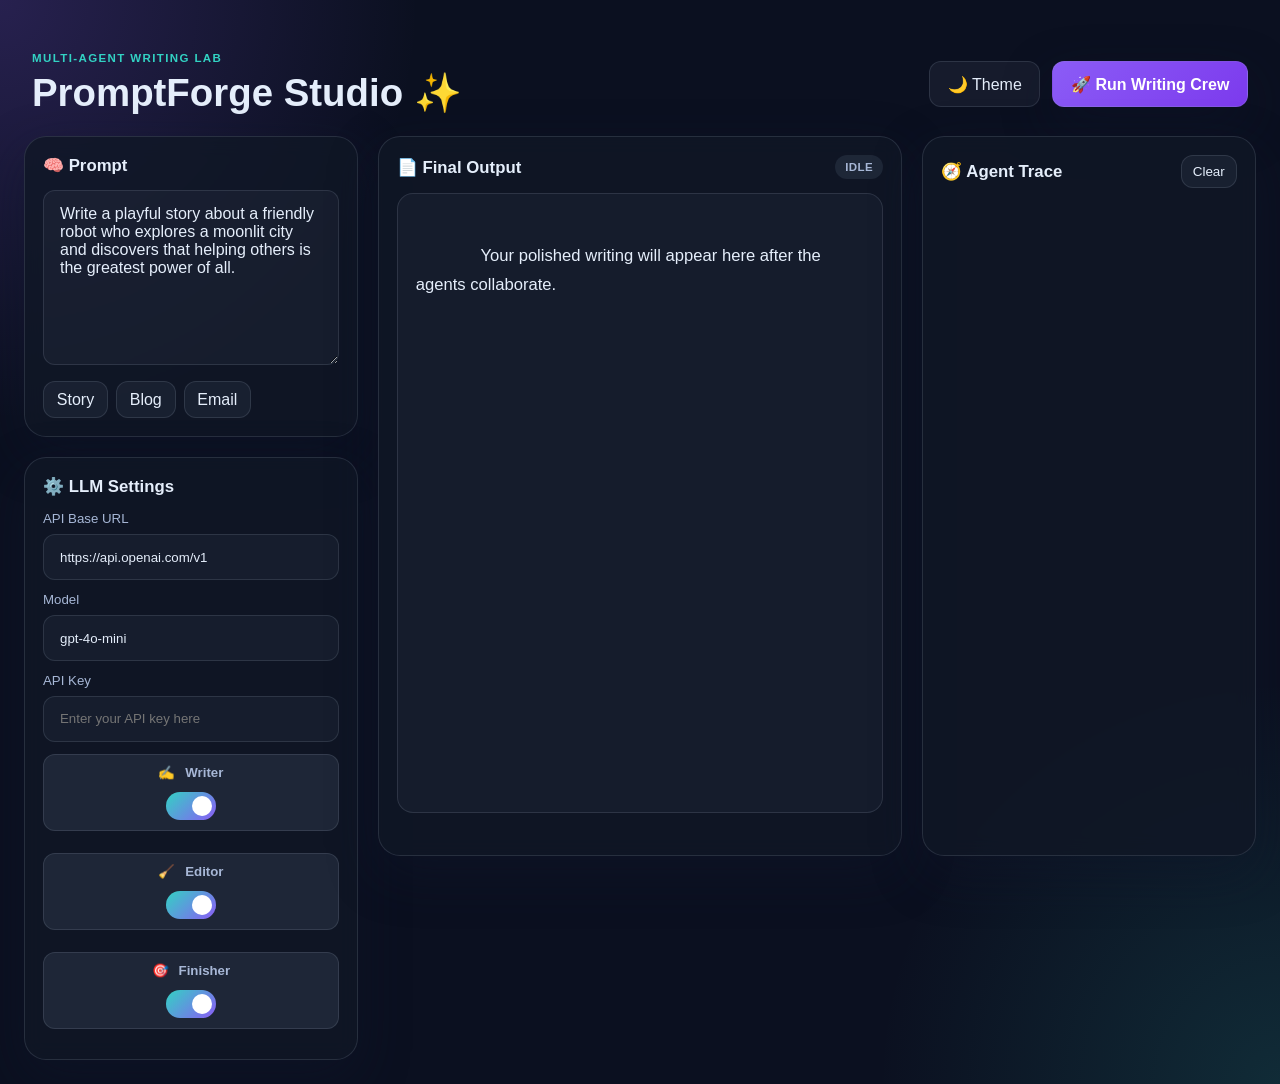
==== index.html @ 171ddfae "Build PromptForge Studio multi-agent writing app" ====
<!DOCTYPE html>
<html lang="en">
  <head>
    <meta charset="UTF-8" />
    <meta name="viewport" content="width=device-width, initial-scale=1.0" />
    <title>PromptForge Studio</title>
    <meta name="description" content="A multi-agent writing studio with live LLM orchestration and trace visualization." />
    <link rel="stylesheet" href="styles.css" />
  </head>
  <body>
    <div class="app-shell">
      <header class="topbar">
        <div>
          <p class="eyebrow">Multi-Agent Writing Lab</p>
          <h1>PromptForge Studio ✨</h1>
        </div>
        <div class="topbar-actions">
          <button id="themeToggle" class="ghost-button" type="button" aria-label="Toggle light dark theme">
            🌙 Theme
          </button>
          <button id="runAgents" class="primary-button" type="button">
            🚀 Run Writing Crew
          </button>
        </div>
      </header>

      <main class="dashboard">
        <aside class="panel left-panel">
          <section class="card">
            <div class="section-heading">
              <h2>🧠 Prompt</h2>
            </div>
            <textarea id="promptInput" rows="8" placeholder="Write a magical bedtime story about a robot who learns kindness..."></textarea>
            <div class="preset-row">
              <button class="chip-button" data-preset="story" type="button">Story</button>
              <button class="chip-button" data-preset="blog" type="button">Blog</button>
              <button class="chip-button" data-preset="email" type="button">Email</button>
            </div>
          </section>

          <section class="card settings-card">
            <div class="section-heading">
              <h2>⚙️ LLM Settings</h2>
            </div>
            <label>
              API Base URL
              <input id="apiBaseInput" type="text" value="https://api.openai.com/v1" />
            </label>
            <label>
              Model
              <input id="modelInput" type="text" value="gpt-4o-mini" />
            </label>
            <label>
              API Key
              <input id="apiKeyInput" type="password" placeholder="Enter your API key here" />
            </label>
            <div class="toggle-stack" id="agentToggles"></div>
          </section>
        </aside>

        <section class="panel center-panel">
          <div class="card result-card">
            <div class="section-heading">
              <h2>📄 Final Output</h2>
              <span id="statusBadge" class="status-badge idle">Idle</span>
            </div>
            <div id="finalOutput" class="final-output">
              Your polished writing will appear here after the agents collaborate.
            </div>
          </div>
        </section>

        <aside class="panel right-panel">
          <div class="card trace-card">
            <div class="section-heading">
              <h2>🧭 Agent Trace</h2>
              <button id="clearTrace" class="ghost-button small" type="button">Clear</button>
            </div>
            <div id="traceList" class="trace-list" aria-live="polite"></div>
          </div>
        </aside>
      </main>
    </div>

    <template id="traceTemplate">
      <article class="trace-item">
        <div class="trace-header">
          <span class="trace-badge"></span>
          <h3 class="trace-name"></h3>
          <span class="trace-role"></span>
        </div>
        <p class="trace-instruction"></p>
        <div class="trace-result"></div>
      </article>
    </template>

    <script src="app.js"></script>
  </body>
</html>
---- styles.css ----
:root {
  --bg: #0b1020;
  --bg-strong: #101a2c;
  --panel: rgba(17, 24, 39, 0.82);
  --panel-alt: rgba(15, 23, 42, 0.95);
  --panel-soft: rgba(148, 163, 184, 0.12);
  --text: #e5eefb;
  --muted: #a7b7d6;
  --primary: #8b5cf6;
  --primary-strong: #7c3aed;
  --secondary: #32d2c3;
  --warning: #fbbf24;
  --danger: #f87171;
  --shadow: 0 18px 50px rgba(15, 23, 42, 0.45);
  --border: rgba(148, 163, 184, 0.18);
}

body.light-mode {
  --bg: #eef4ff;
  --bg-strong: #dfeafc;
  --panel: rgba(255, 255, 255, 0.92);
  --panel-alt: rgba(255, 255, 255, 0.98);
  --panel-soft: rgba(148, 163, 184, 0.12);
  --text: #1f2a3d;
  --muted: #495a77;
  --primary: #6d47f5;
  --primary-strong: #4f46e5;
  --secondary: #0ea5a4;
  --warning: #d97706;
  --danger: #dc2626;
  --shadow: 0 18px 50px rgba(120, 125, 140, 0.15);
  --border: rgba(148, 163, 184, 0.35);
}

* {
  box-sizing: border-box;
}

html, body {
  margin: 0;
  min-height: 100%;
  font-family: Inter, "Segoe UI", sans-serif;
  background: radial-gradient(circle at top left, rgba(139, 92, 246, 0.22), transparent 25%),
    radial-gradient(circle at bottom right, rgba(50, 210, 195, 0.14), transparent 24%),
    var(--bg);
  color: var(--text);
}

body {
  min-height: 100vh;
  padding: 24px;
}

button, input, textarea {
  font: inherit;
}

.app-shell {
  max-width: 1480px;
  margin: 0 auto;
}

.topbar {
  display: flex;
  align-items: center;
  justify-content: space-between;
  gap: 16px;
  padding: 28px 8px 20px;
}

.eyebrow {
  margin: 0 0 6px;
  letter-spacing: 0.12em;
  text-transform: uppercase;
  color: var(--secondary);
  font-size: 0.72rem;
  font-weight: 700;
}

h1 {
  margin: 0;
  font-size: clamp(2rem, 3vw, 3rem);
}

.topbar-actions {
  display: flex;
  gap: 12px;
  align-items: center;
}

.primary-button,
.ghost-button,
.chip-button {
  border: 1px solid var(--border);
  border-radius: 12px;
  padding: 0.8rem 1.1rem;
  transition: all 0.2s ease;
  cursor: pointer;
}

.primary-button {
  background: linear-gradient(135deg, var(--primary), var(--primary-strong));
  color: white;
  font-weight: 700;
  box-shadow: var(--shadow);
}

.primary-button:hover,
.ghost-button:hover,
.chip-button:hover {
  transform: translateY(-1px);
}

.ghost-button,
.chip-button {
  background: rgba(148, 163, 184, 0.08);
  color: var(--text);
}

.ghost-button.small {
  padding: 0.5rem 0.7rem;
  font-size: 0.84rem;
}

.dashboard {
  display: grid;
  grid-template-columns: minmax(280px, 1.05fr) minmax(420px, 1.65fr) minmax(280px, 1.05fr);
  gap: 20px;
  align-items: start;
}

.panel {
  display: flex;
  flex-direction: column;
  gap: 20px;
}

.card {
  background: var(--panel);
  border: 1px solid var(--border);
  border-radius: 22px;
  padding: 18px;
  box-shadow: var(--shadow);
  backdrop-filter: blur(10px);
}

.section-heading {
  display: flex;
  align-items: center;
  justify-content: space-between;
  gap: 8px;
  margin-bottom: 14px;
}

.section-heading h2 {
  margin: 0;
  font-size: 1.05rem;
}

textarea,
input {
  width: 100%;
  border: 1px solid var(--border);
  background: rgba(148, 163, 184, 0.06);
  color: var(--text);
  border-radius: 12px;
  padding: 0.9rem 1rem;
}

textarea {
  resize: vertical;
  min-height: 160px;
}

label {
  display: flex;
  flex-direction: column;
  gap: 8px;
  font-size: 0.83rem;
  color: var(--muted);
  margin-bottom: 12px;
}

.preset-row {
  display: flex;
  gap: 8px;
  flex-wrap: wrap;
  margin-top: 12px;
}

.chip-button {
  padding: 0.55rem 0.8rem;
}

.toggle-stack {
  margin-top: 8px;
  display: flex;
  flex-direction: column;
  gap: 10px;
}

.agent-toggle {
  display: flex;
  justify-content: space-between;
  align-items: center;
  gap: 12px;
  padding: 10px 12px;
  border: 1px solid var(--border);
  border-radius: 12px;
  background: var(--panel-soft);
}

.agent-toggle-info {
  display: flex;
  align-items: center;
  gap: 10px;
  font-weight: 600;
}

.switch {
  position: relative;
  display: inline-block;
  width: 50px;
  height: 28px;
}

.switch input {
  opacity: 0;
  width: 0;
  height: 0;
}

.slider {
  position: absolute;
  inset: 0;
  background: rgba(148, 163, 184, 0.35);
  border-radius: 999px;
  transition: 0.2s ease;
}

.slider::before {
  content: "";
  position: absolute;
  height: 20px;
  width: 20px;
  left: 4px;
  top: 4px;
  background: #fff;
  border-radius: 50%;
  transition: 0.25s ease;
}

.switch input:checked + .slider {
  background: linear-gradient(135deg, var(--secondary), var(--primary));
}

.switch input:checked + .slider::before {
  transform: translateX(22px);
}

.result-card {
  min-height: 720px;
  display: flex;
  flex-direction: column;
}

.status-badge {
  padding: 6px 10px;
  border-radius: 999px;
  font-size: 0.72rem;
  font-weight: 700;
  letter-spacing: 0.04em;
  text-transform: uppercase;
}

.status-badge.idle {
  background: rgba(148, 163, 184, 0.12);
  color: var(--muted);
}

.status-badge.running {
  background: rgba(251, 191, 36, 0.18);
  color: var(--warning);
}

.status-badge.done {
  background: rgba(50, 210, 195, 0.18);
  color: var(--secondary);
}

.status-badge.error {
  background: rgba(248, 113, 113, 0.12);
  color: var(--danger);
}

.final-output {
  white-space: pre-wrap;
  line-height: 1.75;
  font-size: 1.04rem;
  background: rgba(148, 163, 184, 0.05);
  border-radius: 16px;
  border: 1px solid var(--border);
  padding: 18px;
  min-height: 620px;
  overflow: auto;
}

.trace-card {
  min-height: 720px;
}

.trace-list {
  display: flex;
  flex-direction: column;
  gap: 12px;
  max-height: 660px;
  overflow: auto;
}

.trace-item {
  border: 1px solid var(--border);
  border-radius: 16px;
  padding: 12px 12px 10px;
  background: rgba(148, 163, 184, 0.05);
}

.trace-header {
  display: flex;
  align-items: center;
  gap: 8px;
  margin-bottom: 6px;
}

.trace-badge {
  width: 10px;
  height: 10px;
  background: linear-gradient(135deg, var(--secondary), var(--primary));
  border-radius: 50%;
  display: inline-block;
}

.trace-name {
  margin: 0;
  font-size: 0.95rem;
}

.trace-role {
  font-size: 0.72rem;
  color: var(--muted);
  margin-left: auto;
}

.trace-instruction {
  margin: 0 0 8px;
  color: var(--muted);
  font-size: 0.82rem;
  line-height: 1.5;
}

.trace-result {
  padding: 10px 12px;
  border-radius: 12px;
  background: rgba(15, 23, 42, 0.36);
  border: 1px solid rgba(148, 163, 184, 0.12);
  white-space: pre-wrap;
  line-height: 1.55;
  font-size: 0.83rem;
}

body.light-mode .trace-result {
  background: rgba(148, 163, 184, 0.08);
}

@media (max-width: 1024px) {
  .dashboard {
    grid-template-columns: 1fr;
  }

  .result-card,
  .trace-card {
    min-height: 0;
  }

  .final-output {
    min-height: 280px;
  }
}

@media (max-width: 640px) {
  body {
    padding: 14px;
  }

  .topbar {
    flex-direction: column;
    align-items: stretch;
  }

  .topbar-actions {
    justify-content: space-between;
  }

  .primary-button,
  .ghost-button {
    flex: 1;
  }
}
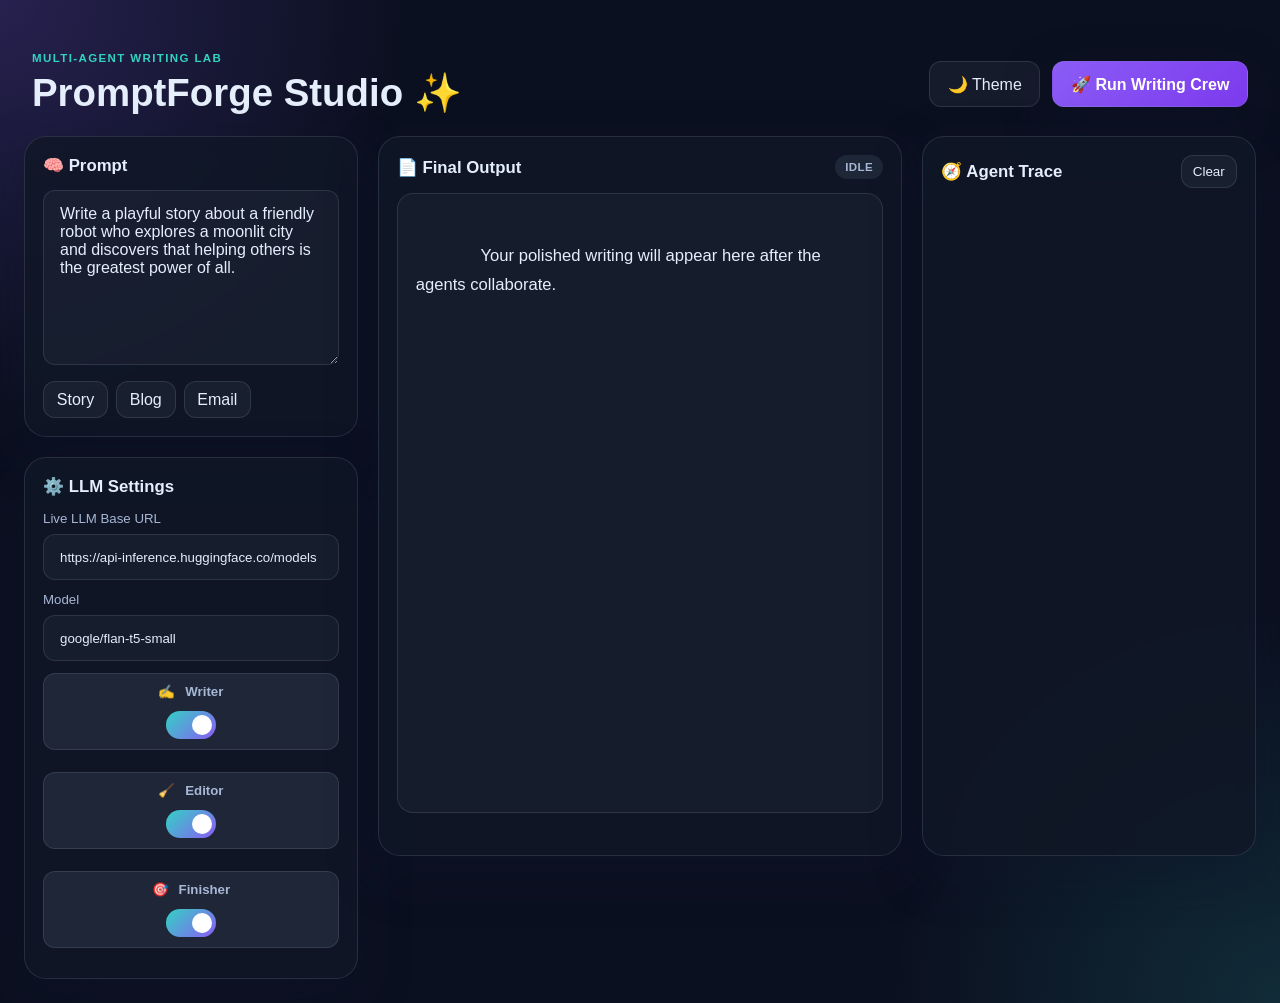
==== commit b7060a34: "Remove API key requirement and use live no-key LLM" ====
--- a/index.html
+++ b/index.html
@@ -43,16 +43,12 @@
               <h2>⚙️ LLM Settings</h2>
             </div>
             <label>
-              API Base URL
-              <input id="apiBaseInput" type="text" value="https://api.openai.com/v1" />
+              Live LLM Base URL
+              <input id="apiBaseInput" type="text" value="https://api-inference.huggingface.co/models" />
             </label>
             <label>
               Model
-              <input id="modelInput" type="text" value="gpt-4o-mini" />
-            </label>
-            <label>
-              API Key
-              <input id="apiKeyInput" type="password" placeholder="Enter your API key here" />
+              <input id="modelInput" type="text" value="google/flan-t5-small" />
             </label>
             <div class="toggle-stack" id="agentToggles"></div>
           </section>
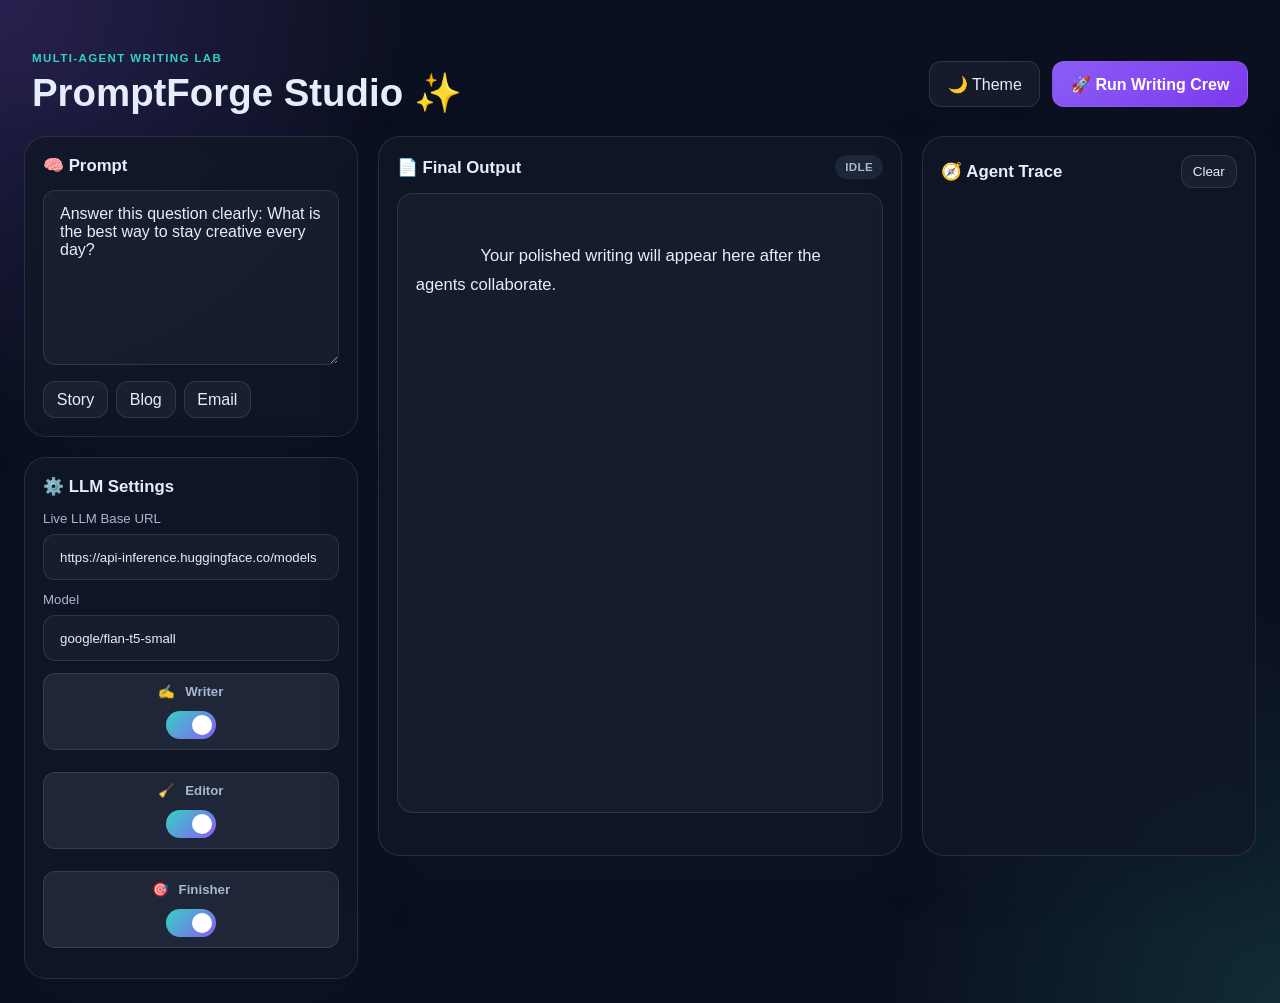
==== commit 64df0f58: "Add Enter-to-send and general QA live LLM behavior" ====
--- a/index.html
+++ b/index.html
@@ -30,7 +30,7 @@
             <div class="section-heading">
               <h2>🧠 Prompt</h2>
             </div>
-            <textarea id="promptInput" rows="8" placeholder="Write a magical bedtime story about a robot who learns kindness..."></textarea>
+            <textarea id="promptInput" rows="8" placeholder="Ask anything or write a prompt here... Press Enter to send, Shift + Enter for a new line."></textarea>
             <div class="preset-row">
               <button class="chip-button" data-preset="story" type="button">Story</button>
               <button class="chip-button" data-preset="blog" type="button">Blog</button>
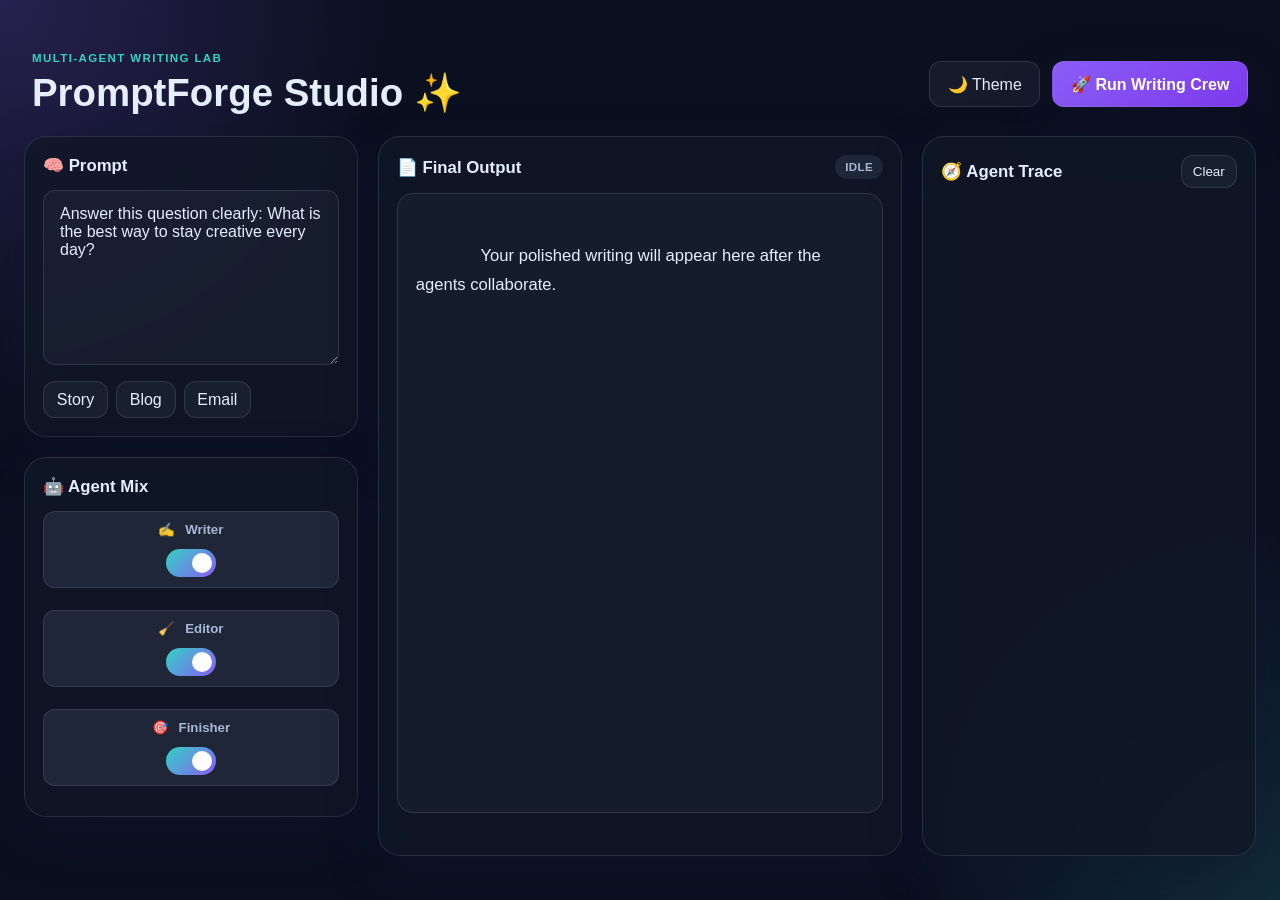
==== commit f88c534f: "Embed built-in live LLM and remove settings box" ====
--- a/index.html
+++ b/index.html
@@ -40,16 +40,8 @@
 
           <section class="card settings-card">
             <div class="section-heading">
-              <h2>⚙️ LLM Settings</h2>
+              <h2>🤖 Agent Mix</h2>
             </div>
-            <label>
-              Live LLM Base URL
-              <input id="apiBaseInput" type="text" value="https://api-inference.huggingface.co/models" />
-            </label>
-            <label>
-              Model
-              <input id="modelInput" type="text" value="google/flan-t5-small" />
-            </label>
             <div class="toggle-stack" id="agentToggles"></div>
           </section>
         </aside>
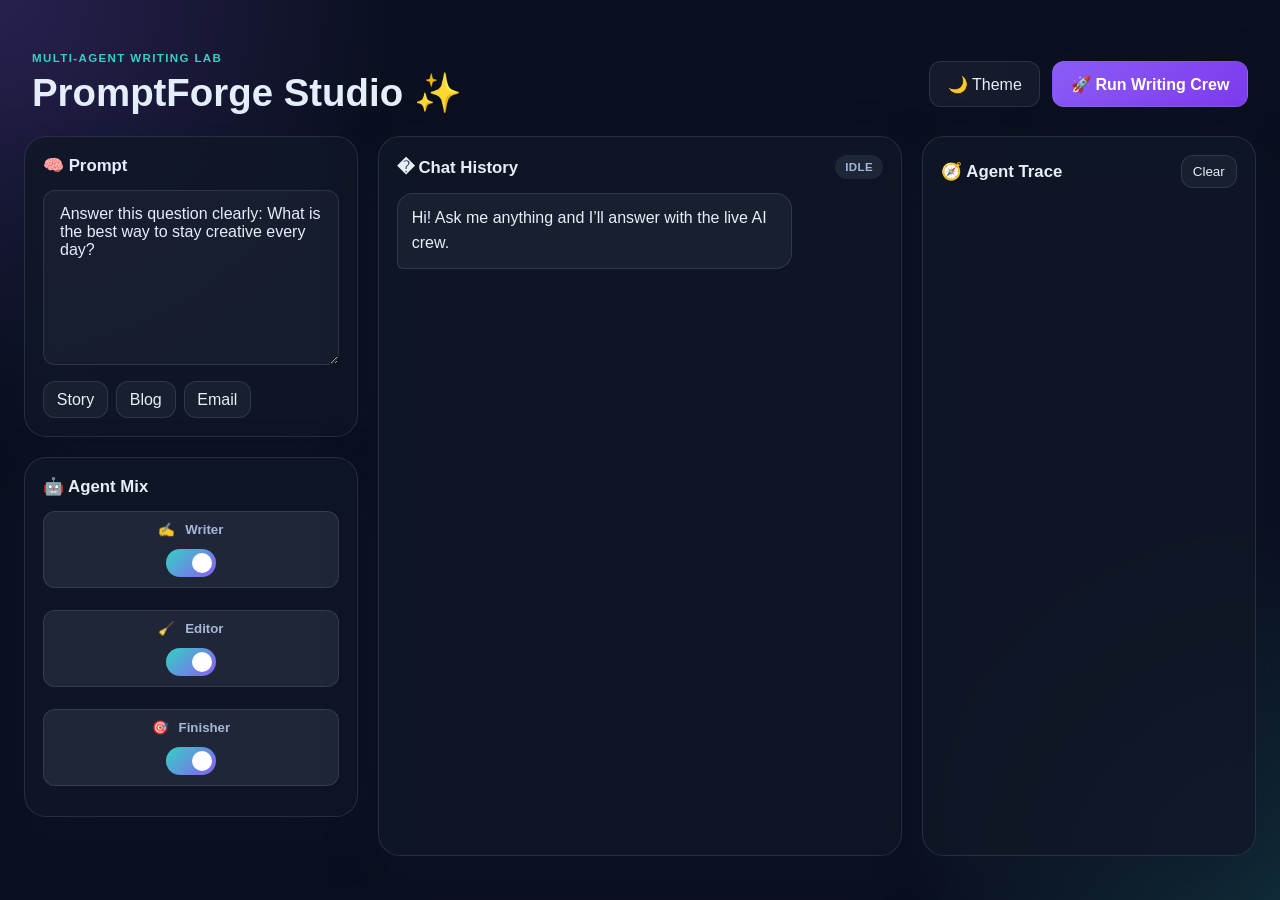
==== commit a5721d9e: "Add chat history panel with user and assistant bubbles" ====
--- a/index.html
+++ b/index.html
@@ -49,10 +49,11 @@
         <section class="panel center-panel">
           <div class="card result-card">
             <div class="section-heading">
-              <h2>📄 Final Output</h2>
+              <h2>� Chat History</h2>
               <span id="statusBadge" class="status-badge idle">Idle</span>
             </div>
-            <div id="finalOutput" class="final-output">
+            <div id="chatHistory" class="chat-history" aria-live="polite"></div>
+            <div id="finalOutput" class="final-output hidden">
               Your polished writing will appear here after the agents collaborate.
             </div>
           </div>
--- a/styles.css
+++ b/styles.css
@@ -293,7 +293,53 @@
   color: var(--danger);
 }
 
+.chat-history {
+  display: flex;
+  flex-direction: column;
+  gap: 12px;
+  min-height: 560px;
+  max-height: 620px;
+  overflow: auto;
+  padding-right: 4px;
+}
+
+.message-row {
+  display: flex;
+  width: 100%;
+}
+
+.message-row.user {
+  justify-content: flex-end;
+}
+
+.message-row.assistant {
+  justify-content: flex-start;
+}
+
+.message-bubble {
+  max-width: 82%;
+  padding: 12px 14px;
+  border-radius: 16px;
+  line-height: 1.55;
+  white-space: pre-wrap;
+  word-break: break-word;
+}
+
+.message-row.user .message-bubble {
+  background: linear-gradient(135deg, var(--primary), var(--primary-strong));
+  color: white;
+  border-bottom-right-radius: 6px;
+}
+
+.message-row.assistant .message-bubble {
+  background: rgba(148, 163, 184, 0.08);
+  border: 1px solid var(--border);
+  color: var(--text);
+  border-bottom-left-radius: 6px;
+}
+
 .final-output {
+  display: none;
   white-space: pre-wrap;
   line-height: 1.75;
   font-size: 1.04rem;
@@ -303,6 +349,10 @@
   padding: 18px;
   min-height: 620px;
   overflow: auto;
+}
+
+.final-output.visible {
+  display: block;
 }
 
 .trace-card {
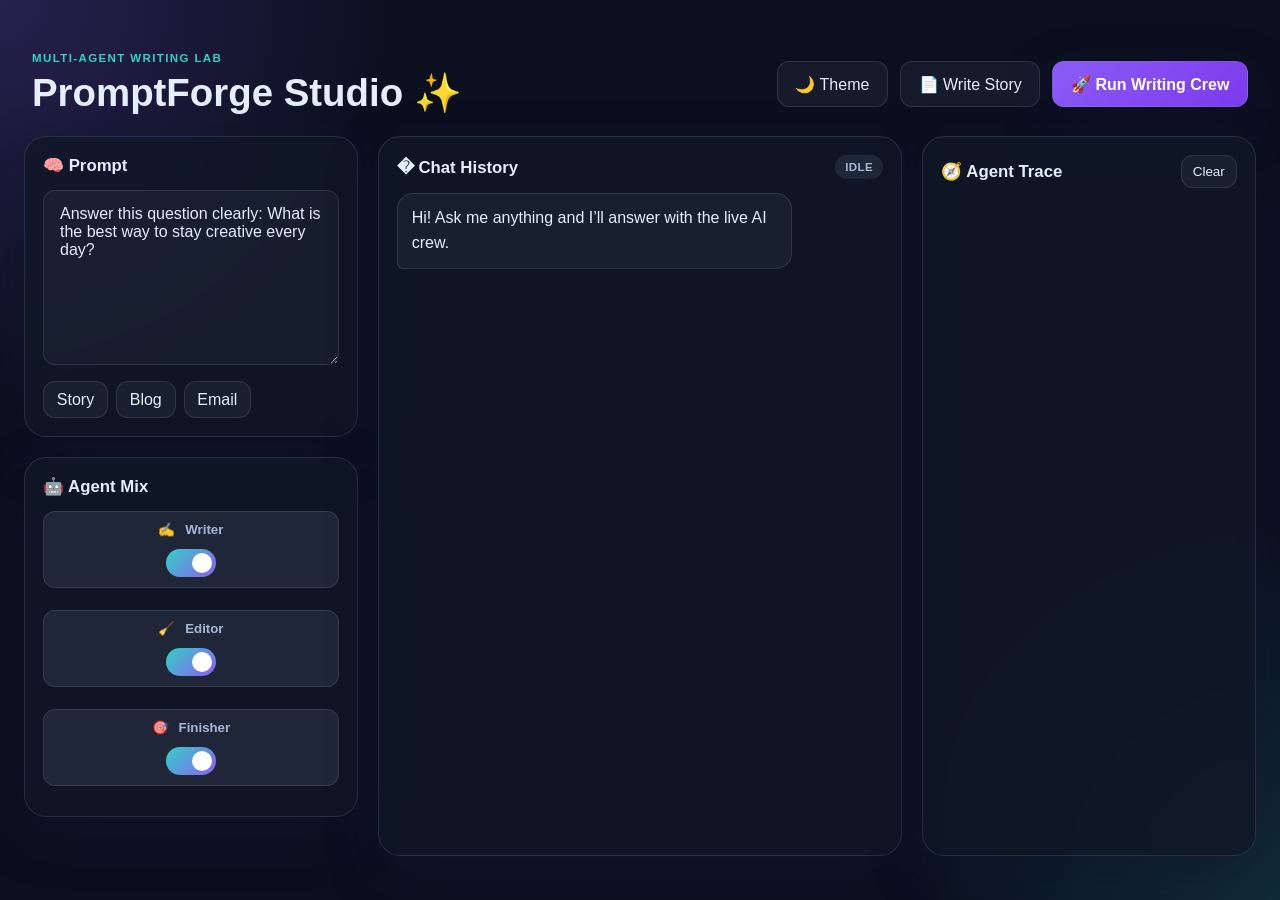
==== commit 77b5c863: "Add story document page and send-to-AI flow" ====
--- a/index.html
+++ b/index.html
@@ -17,6 +17,9 @@
         <div class="topbar-actions">
           <button id="themeToggle" class="ghost-button" type="button" aria-label="Toggle light dark theme">
             🌙 Theme
+          </button>
+          <button id="documentButton" class="ghost-button" type="button">
+            📄 Write Story
           </button>
           <button id="runAgents" class="primary-button" type="button">
             🚀 Run Writing Crew
